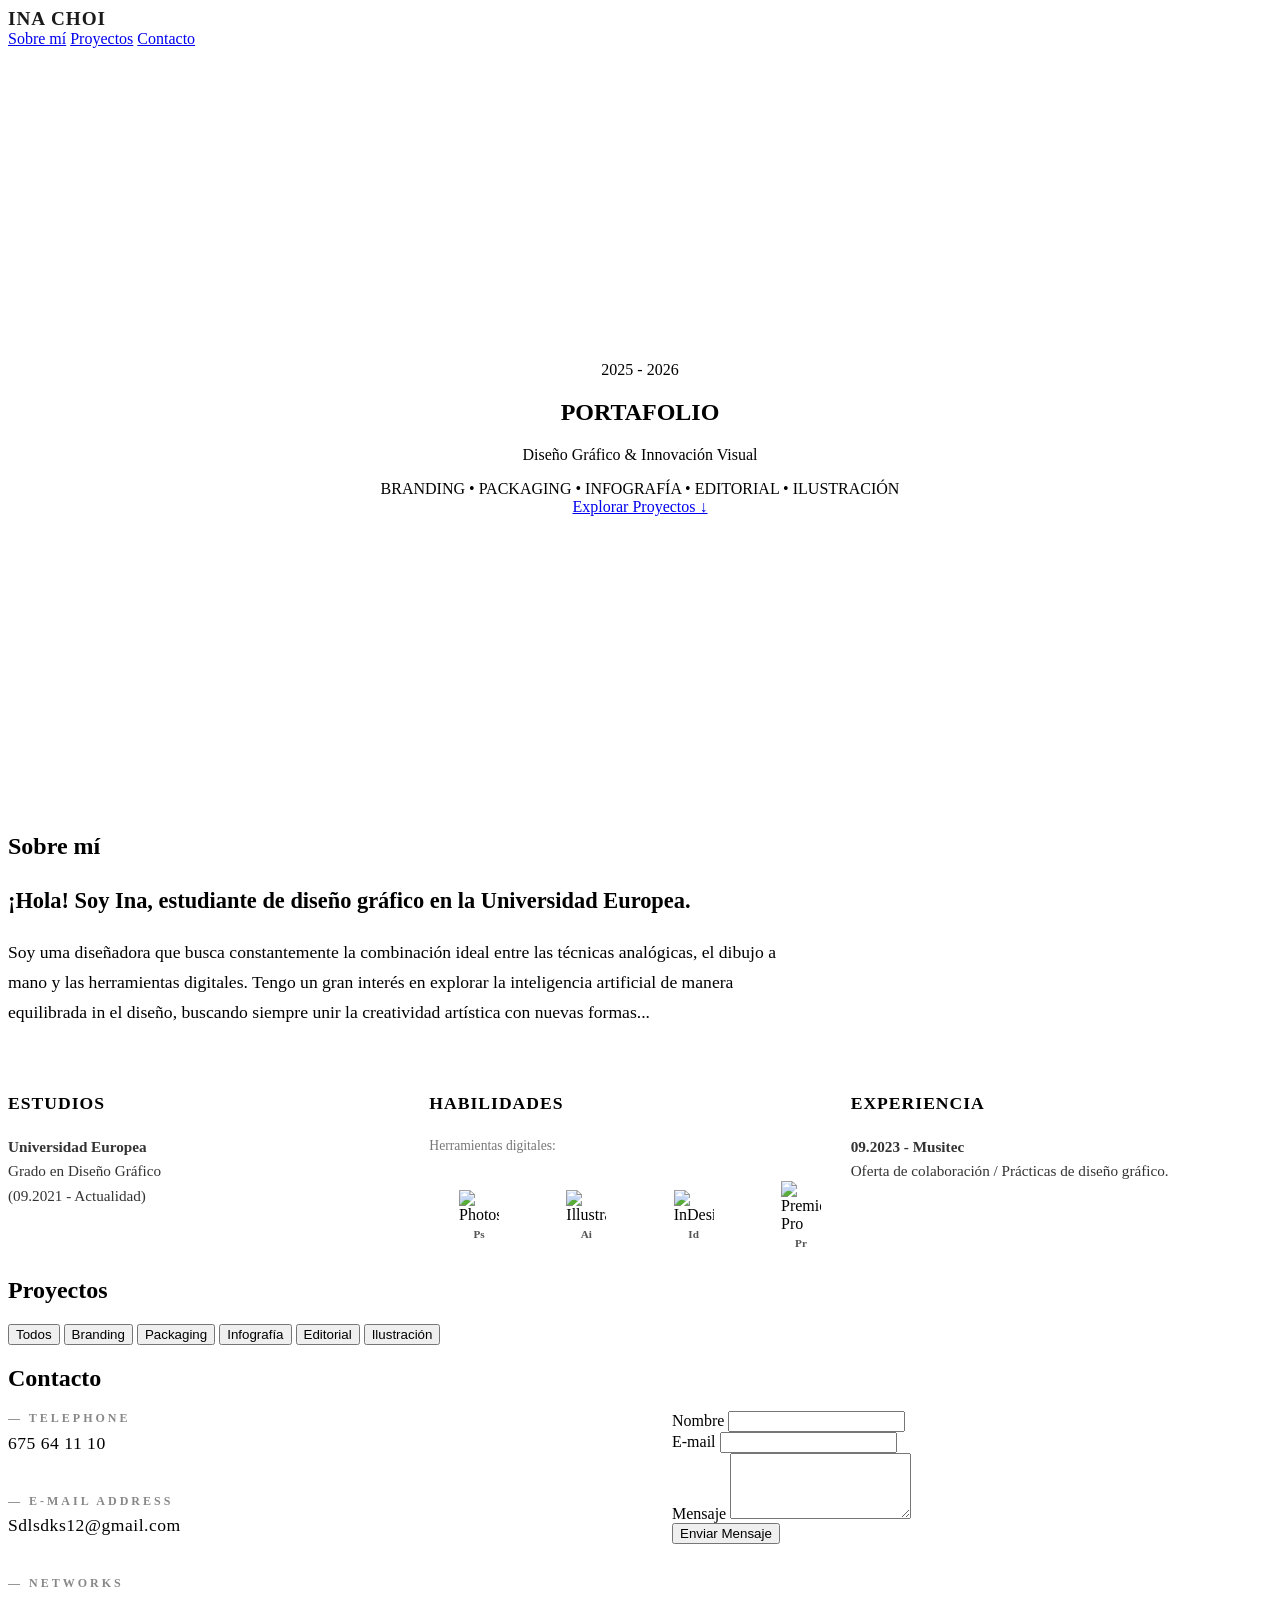
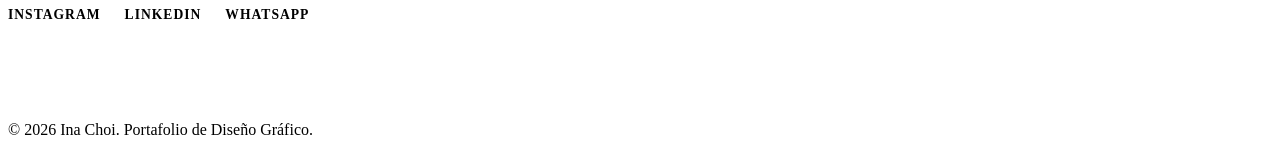
==== index.html @ 9f17c6fa "Add files via upload" ====
<!doctype html>
<html lang="es">
  <head>
    <meta charset="UTF-8" />
    <meta name="viewport" content="width=device-width, initial-scale=1.0" />
    <title>Ina Choi | Portafolio</title>
    <link rel="stylesheet" href="css/main.css" />
    <style>
      /* 💎 [악세사리 1] Hero 섹션 움직이는 배경 이미지 효과 */
      .hero-section {
        position: relative;
        overflow: hidden;
        background-color: var(--color-bg);
        min-height: 85vh;
        display: flex;
        align-items: center;
        justify-content: center;
      }

      /* 은은하게 스케일이 커지며 움직이는 배경 레이어 */
      .hero-section::before {
        content: "";
        position: absolute;
        top: 0;
        left: 0;
        width: 100%;
        height: 100%;
        background-image: url("img/main.png"); /* 💡 여기에 메인 배경으로 쓸 이미지 경로를 넣어주세요! */
        background-size: cover;
        background-position: center;
        opacity: 0.15; /* 텍스트 가독성을 위해 은은하게 15% 정도만 노출 */
        z-index: 1;
        pointer-events: none;
        animation: subtlePan 20s ease-in-out infinite alternate;
      }

      @keyframes subtlePan {
        0% {
          transform: scale(1) translate(0, 0);
        }
        100% {
          transform: scale(1.08) translate(-1%, -1%);
        }
      }

      /* 배경 위 텍스트들이 묻히지 않도록 z-index 조절 */
      .hero-content {
        position: relative;
        z-index: 2;
        text-align: center;
      }

      /* 💎 [악세사리 2] 마우스 커스텀 포인터 점 스타일 */
      .custom-cursor-dot {
        width: 8px;
        height: 8px;
        background-color: var(--color-text);
        position: fixed;
        border-radius: 50%;
        pointer-events: none;
        z-index: 9999;
        transform: translate(-50%, -50%);
        display: none; /* 스크립트 실행 전 기본 숨김 */
        transition:
          width 0.2s,
          height 0.2s,
          background-color 0.2s,
          border 0.2s;
      }

      /* Sobre mí 스타일 보존 */
      .sobre-mi-intro {
        font-size: 1.1rem;
        line-height: 1.7;
        margin-bottom: 3rem;
        max-width: 800px;
      }
      .sobre-mi-intro .intro-p {
        font-size: 1.4rem;
        font-weight: 700;
        margin-bottom: 1rem;
        color: var(--color-text);
      }
      .info-grid-boxes {
        display: grid;
        grid-template-columns: 1fr;
        gap: var(--spacing-md);
        margin-top: 2rem;
      }
      @media (min-width: 768px) {
        .info-grid-boxes {
          grid-template-columns: repeat(3, 1fr);
        }
      }
      .info-status-box {
        border: 1px solid var(--color-border);
        padding: var(--spacing-md);
        background-color: var(--color-white);
        transition: var(--transition-smooth);
      }
      .info-status-box:hover {
        box-shadow: 3px 3px 0px var(--color-border);
      }
      .info-status-box h3 {
        font-size: 1.1rem;
        font-weight: 700;
        text-transform: uppercase;
        letter-spacing: 1px;
        margin-bottom: 1rem;
        border-bottom: 1px solid var(--color-border);
        padding-bottom: 0.3rem;
      }
      .info-status-box p {
        font-size: 0.95rem;
        line-height: 1.6;
        color: #333;
      }
      .skills-icon-container {
        display: grid;
        grid-template-columns: repeat(4, 1fr);
        gap: 0.5rem;
        margin-top: 1rem;
      }
      .skill-icon-item {
        border: 1px solid var(--color-border);
        background-color: var(--color-bg);
        padding: 8px;
        display: flex;
        flex-direction: column;
        align-items: center;
        justify-content: center;
      }
      .skill-icon-item img {
        width: 100%;
        max-width: 40px;
        height: auto;
        object-fit: contain;
        margin-bottom: 0.25rem;
      }
      .skill-icon-item span {
        font-size: 0.7rem;
        font-weight: bold;
        color: #555;
      }

      /* CONTACT 섹션 레이아웃 */
      .contact-content-wrapper {
        display: grid;
        grid-template-columns: 1fr;
        gap: 4rem;
      }
      @media (min-width: 768px) {
        .contact-content-wrapper {
          grid-template-columns: 1fr 1fr;
        }
      }
      .direct-info-hip {
        display: flex;
        flex-direction: column;
        justify-content: flex-start;
      }
      .contact-row {
        margin-bottom: 2.5rem;
      }
      .contact-row:last-child {
        margin-bottom: 0;
      }

      .contact-label {
        font-size: 0.75rem;
        font-weight: 700;
        letter-spacing: 3px;
        color: #888888;
        text-transform: uppercase;
        margin-bottom: 0.4rem;
        display: block;
      }

      .contact-value {
        font-size: 1.1rem;
        font-weight: 500;
        color: var(--color-text);
        letter-spacing: 0.5px;
        text-decoration: none;
        display: inline-block;
        transition: var(--transition-smooth);
      }
      a.contact-value:hover {
        color: #cc7d2e;
        padding-left: 4px;
      }

      .social-links-grid {
        display: flex;
        flex-wrap: wrap;
        gap: 1.5rem;
        margin-top: 1rem;
      }
      .btn-social-link {
        font-size: 0.85rem;
        font-weight: 700;
        color: var(--color-text);
        text-decoration: none;
        border-bottom: 1px solid var(--color-text);
        padding-bottom: 2px;
        letter-spacing: 1px;
        transition: var(--transition-smooth);
      }
      .btn-social-link:hover {
        color: #cc7d2e;
        border-bottom-color: #cc7d2e;
      }

      .contacto-section {
        margin-bottom: 6rem;
      }
    </style>
  </head>
  <body>
    <div class="custom-cursor-dot" id="cursor-dot"></div>

    <header class="navbar" id="navbar">
      <div class="nav-container">
        <a
          href="#hero"
          class="logo-container"
          style="
            font-size: 1.2rem;
            font-weight: 800;
            letter-spacing: 1px;
            color: #1a1a1a;
            text-decoration: none;
          "
        >
          INA CHOI
        </a>
        <nav class="nav-menu">
          <a href="#sobre-mi">Sobre mí</a>
          <a href="#proyectos">Proyectos</a>
          <a href="#contacto">Contacto</a>
        </nav>
      </div>
    </header>

    <main>
      <section id="hero" class="hero-section">
        <div class="hero-content">
          <p class="year-label">2025 - 2026</p>
          <h1 class="mega-title">PORTAFOLIO</h1>
          <p class="subtitle">Diseño Gráfico & Innovación Visual</p>
          <div class="disciplines-list">
            <span>BRANDING</span> • <span>PACKAGING</span> •
            <span>INFOGRAFÍA</span> • <span>EDITORIAL</span> •
            <span>ILUSTRACIÓN</span>
          </div>
          <a href="#proyectos" class="btn-cta">Explorar Proyectos ↓</a>
        </div>
      </section>

      <section id="sobre-mi" class="sobre-mi-section observe-me">
        <div class="container">
          <h2>Sobre mí</h2>
          <div class="sobre-mi-intro">
            <p class="intro-p">
              ¡Hola! Soy Ina, estudiante de diseño gráfico en la Universidad
              Europea.
            </p>
            <p>
              Soy uma diseñadora que busca constantemente la combinación ideal
              entre las técnicas analógicas, el dibujo a mano y las herramientas
              digitales. Tengo un gran interés en explorar la inteligencia
              artificial de manera equilibrada in el diseño, buscando siempre
              unir la creatividad artística con nuevas formas...
            </p>
          </div>

          <div class="info-grid-boxes">
            <div class="info-status-box">
              <h3>Estudios</h3>
              <p>
                <strong>Universidad Europea</strong><br />Grado en Diseño
                Gráfico<br />(09.2021 - Actualidad)
              </p>
            </div>

            <div class="info-status-box">
              <h3>Habilidades</h3>
              <p style="font-size: 0.85rem; color: #777; margin-bottom: 0.5rem">
                Herramientas digitales:
              </p>
              <div class="skills-icon-container">
                <div class="skill-icon-item">
                  <img src="img/ps.png" alt="Photoshop" />
                  <span>Ps</span>
                </div>
                <div class="skill-icon-item">
                  <img src="img/ai.png" alt="Illustrator" />
                  <span>Ai</span>
                </div>
                <div class="skill-icon-item">
                  <img src="img/id.png" alt="InDesign" />
                  <span>Id</span>
                </div>
                <div class="skill-icon-item">
                  <img src="img/pr.png" alt="Premiere Pro" />
                  <span>Pr</span>
                </div>
              </div>
            </div>

            <div class="info-status-box">
              <h3>Experiencia</h3>
              <p>
                <strong>09.2023 - Musitec</strong><br />Oferta de colaboración /
                Prácticas de diseño gráfico.
              </p>
            </div>
          </div>
        </div>
      </section>

      <section id="proyectos" class="proyectos-section observe-me">
        <div class="container">
          <h2>Proyectos</h2>
          <div class="filter-container">
            <button class="filter-btn active" data-category="todos">
              Todos
            </button>
            <button class="filter-btn" data-category="Branding">
              Branding
            </button>
            <button class="filter-btn" data-category="Packaging">
              Packaging
            </button>
            <button class="filter-btn" data-category="Infografía">
              Infografía
            </button>
            <button class="filter-btn" data-category="Editorial">
              Editorial
            </button>
            <button class="filter-btn" data-category="Ilustración">
              Ilustración
            </button>
          </div>
          <div id="gallery" class="projects-gallery"></div>
        </div>
      </section>

      <section id="contacto" class="contacto-section observe-me">
        <div class="container standard-box">
          <h2>Contacto</h2>

          <div class="contact-content-wrapper">
            <div class="direct-info-hip">
              <div class="contact-row">
                <span class="contact-label">— TELEPHONE</span>
                <a href="tel:+34675641110" class="contact-value"
                  >675 64 11 10</a
                >
              </div>

              <div class="contact-row">
                <span class="contact-label">— E-MAIL ADDRESS</span>
                <a href="mailto:Sdlsdks12@gmail.com" class="contact-value"
                  >Sdlsdks12@gmail.com</a
                >
              </div>

              <div class="contact-row">
                <span class="contact-label">— NETWORKS</span>
                <div class="social-links-grid">
                  <a
                    href="https://www.instagram.com/yoridori25"
                    target="_blank"
                    class="btn-social-link"
                    >INSTAGRAM</a
                  >
                  <a
                    href="https://www.linkedin.com/in/ina-choi-design"
                    target="_blank"
                    class="btn-social-link"
                    >LINKEDIN</a
                  >
                  <a
                    href="https://wa.me/34675641110"
                    target="_blank"
                    class="btn-social-link"
                    >WHATSAPP</a
                  >
                </div>
              </div>
            </div>

            <form id="contact-form" novalidate>
              <div class="form-group">
                <label for="name">Nombre</label>
                <input type="text" id="name" required minlength="2" />
                <span class="error-msg" id="name-error"></span>
              </div>
              <div class="form-group">
                <label for="email">E-mail</label>
                <input type="email" id="email" required />
                <span class="error-msg" id="email-error"></span>
              </div>
              <div class="form-group">
                <label for="message">Mensaje</label>
                <textarea
                  id="message"
                  rows="4"
                  required
                  minlength="10"
                ></textarea>
                <span class="error-msg" id="message-error"></span>
              </div>
              <button type="submit" class="btn-submit">Enviar Mensaje</button>
              <div id="form-success" class="success-msg"></div>
            </form>
          </div>
        </div>
      </section>
    </main>

    <footer class="main-footer">
      <p>© 2026 Ina Choi. Portafolio de Diseño Gráfico.</p>
    </footer>

    <script src="js/proyectos.js"></script>
    <script src="js/main.js"></script>

    <script>
      const dot = document.getElementById("cursor-dot");

      // 마우스가 움직일 때 점 위치 업데이트
      document.addEventListener("mousemove", (e) => {
        dot.style.display = "block";
        dot.style.left = e.clientX + "px";
        dot.style.top = e.clientY + "px";
      });

      // 클릭할 수 있는 요소들에 마우스 올리면 커서가 커지는 인터랙션 효과
      const interactives = document.querySelectorAll(
        "a, button, input, textarea, .filter-btn",
      );
      interactives.forEach((el) => {
        el.addEventListener("mouseenter", () => {
          dot.style.width = "30px";
          dot.style.height = "30px";
          dot.style.backgroundColor = "rgba(26, 26, 26, 0.1)";
          dot.style.border = "1px solid #1a1a1a";
        });
        el.addEventListener("mouseleave", () => {
          dot.style.width = "8px";
          dot.style.height = "8px";
          dot.style.backgroundColor = "#1a1a1a";
          dot.style.border = "none";
        });
      });
    </script>
  </body>
</html>
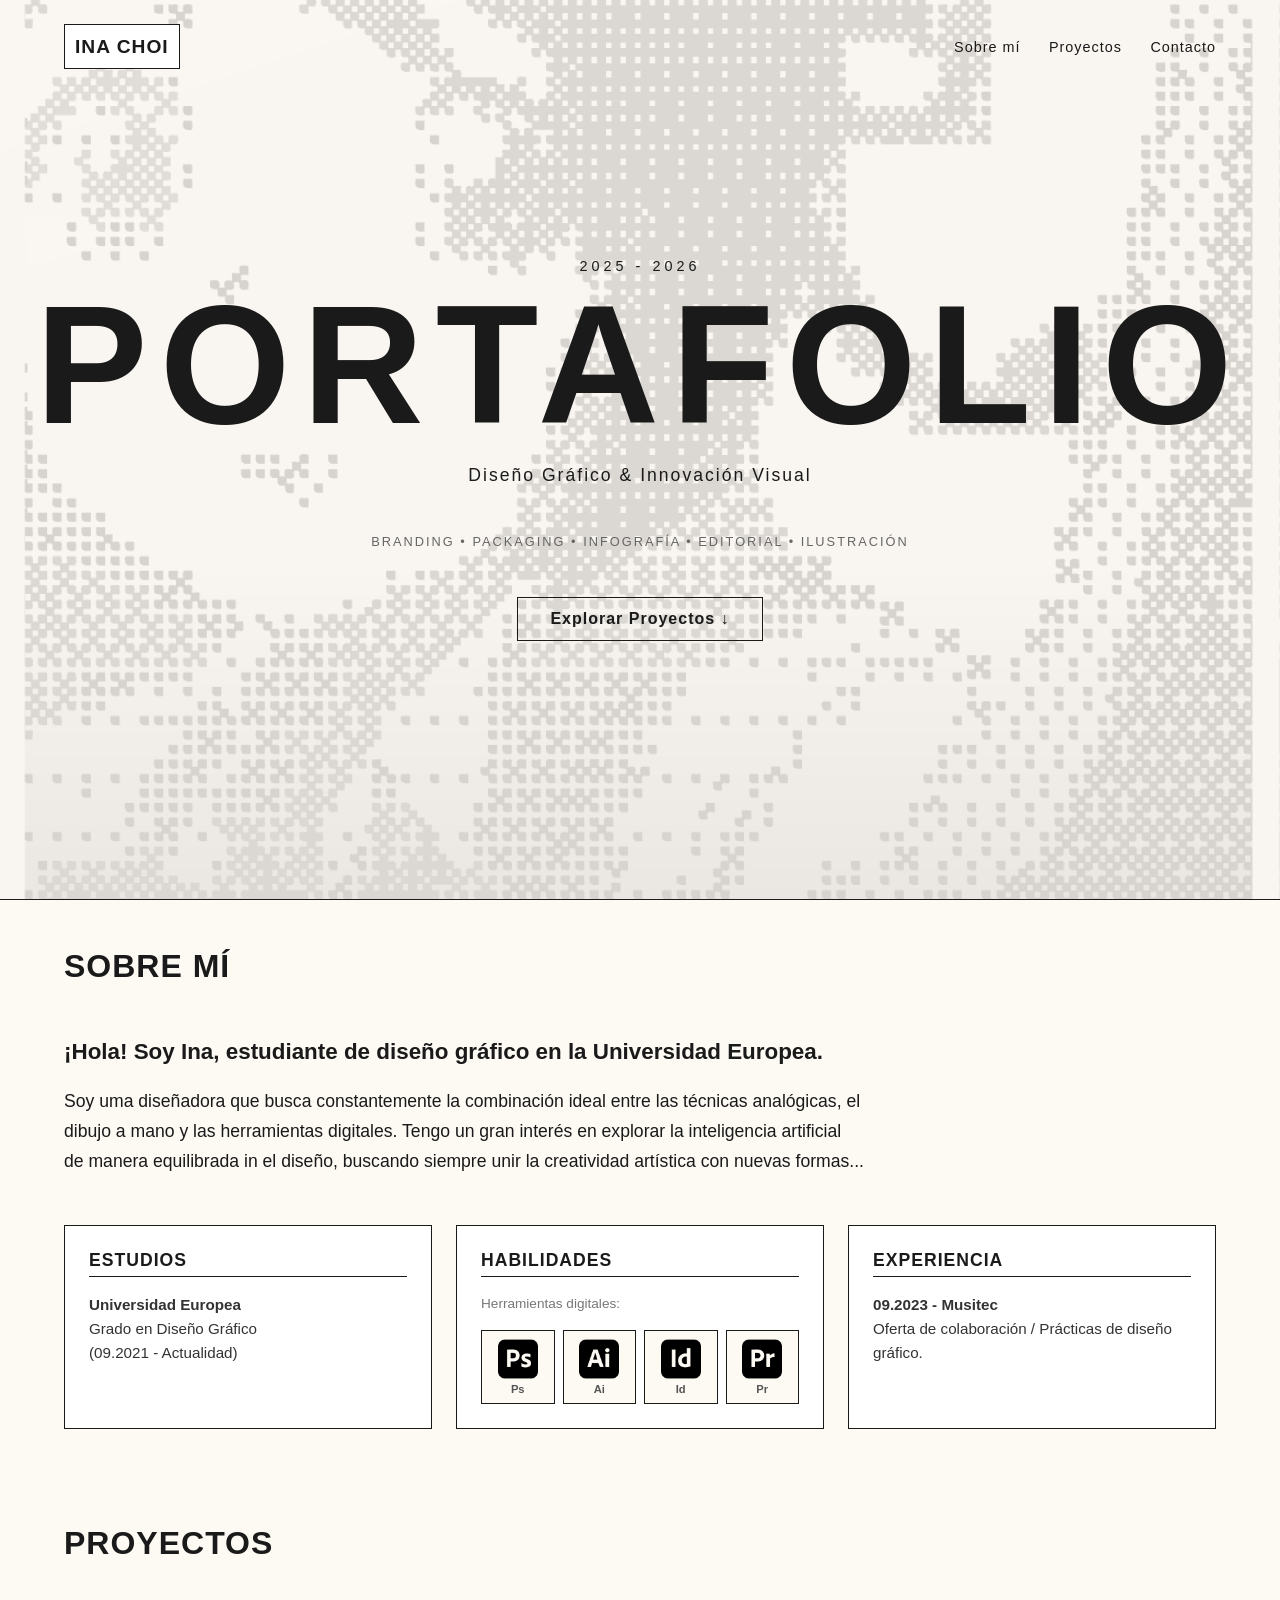
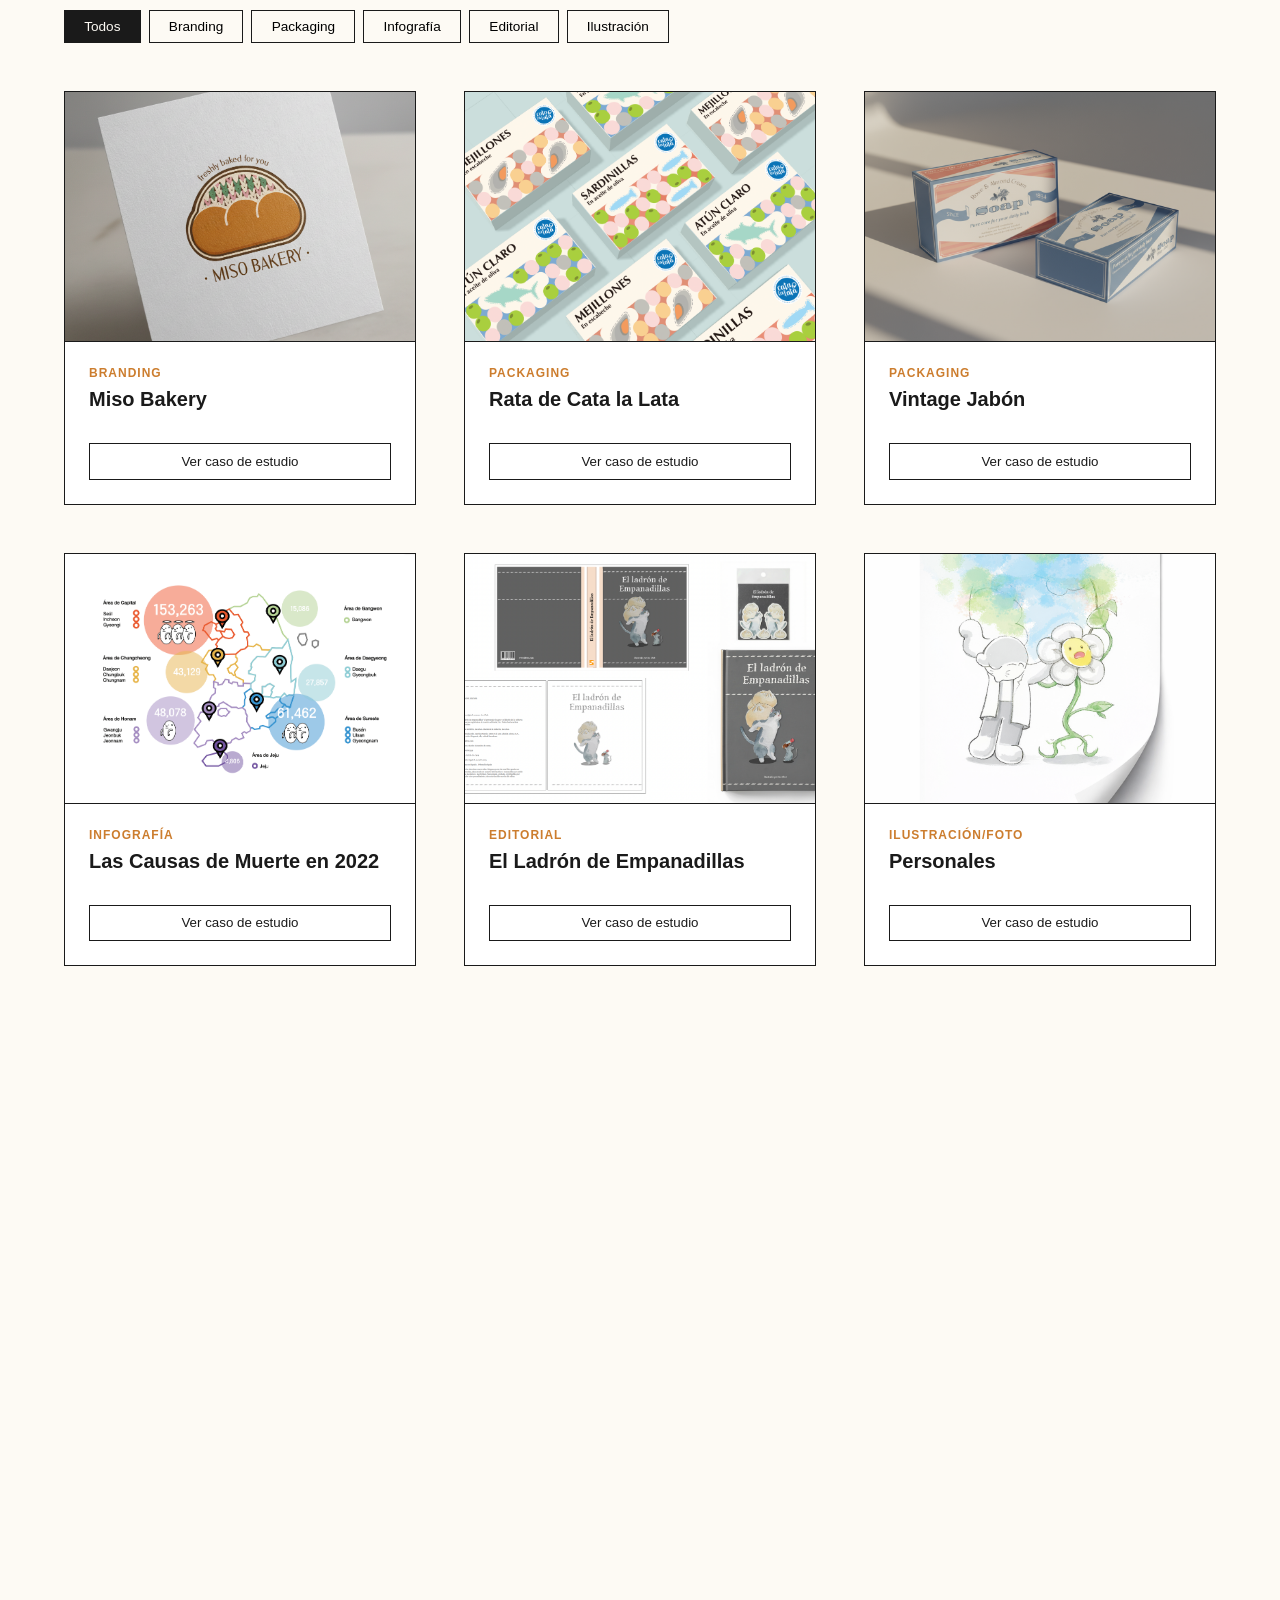
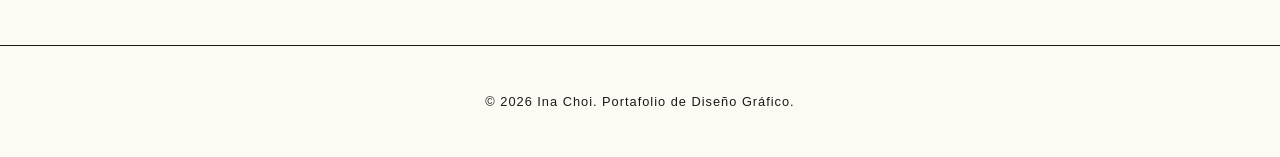
==== commit 455fbf40: "Update index.html" ====
--- a/index.html
+++ b/index.html
@@ -6,7 +6,7 @@
     <title>Ina Choi | Portafolio</title>
     <link rel="stylesheet" href="css/main.css" />
     <style>
-      /* 💎 [악세사리 1] Hero 섹션 움직이는 배경 이미지 효과 */
+      
       .hero-section {
         position: relative;
         overflow: hidden;
@@ -17,7 +17,7 @@
         justify-content: center;
       }
 
-      /* 은은하게 스케일이 커지며 움직이는 배경 레이어 */
+     
       .hero-section::before {
         content: "";
         position: absolute;
@@ -25,10 +25,10 @@
         left: 0;
         width: 100%;
         height: 100%;
-        background-image: url("img/main.png"); /* 💡 여기에 메인 배경으로 쓸 이미지 경로를 넣어주세요! */
+        background-image: url("img/main.png"); 
         background-size: cover;
         background-position: center;
-        opacity: 0.15; /* 텍스트 가독성을 위해 은은하게 15% 정도만 노출 */
+        opacity: 0.15; 
         z-index: 1;
         pointer-events: none;
         animation: subtlePan 20s ease-in-out infinite alternate;
@@ -43,14 +43,14 @@
         }
       }
 
-      /* 배경 위 텍스트들이 묻히지 않도록 z-index 조절 */
+      
       .hero-content {
         position: relative;
         z-index: 2;
         text-align: center;
       }
 
-      /* 💎 [악세사리 2] 마우스 커스텀 포인터 점 스타일 */
+     
       .custom-cursor-dot {
         width: 8px;
         height: 8px;
@@ -60,7 +60,7 @@
         pointer-events: none;
         z-index: 9999;
         transform: translate(-50%, -50%);
-        display: none; /* 스크립트 실행 전 기본 숨김 */
+        display: none; 
         transition:
           width 0.2s,
           height 0.2s,
@@ -68,7 +68,7 @@
           border 0.2s;
       }
 
-      /* Sobre mí 스타일 보존 */
+      
       .sobre-mi-intro {
         font-size: 1.1rem;
         line-height: 1.7;
@@ -143,7 +143,7 @@
         color: #555;
       }
 
-      /* CONTACT 섹션 레이아웃 */
+     
       .contact-content-wrapper {
         display: grid;
         grid-template-columns: 1fr;
@@ -430,14 +430,14 @@
     <script>
       const dot = document.getElementById("cursor-dot");
 
-      // 마우스가 움직일 때 점 위치 업데이트
+      
       document.addEventListener("mousemove", (e) => {
         dot.style.display = "block";
         dot.style.left = e.clientX + "px";
         dot.style.top = e.clientY + "px";
       });
 
-      // 클릭할 수 있는 요소들에 마우스 올리면 커서가 커지는 인터랙션 효과
+     
       const interactives = document.querySelectorAll(
         "a, button, input, textarea, .filter-btn",
       );
--- a/css/main.css
+++ b/css/main.css
@@ -0,0 +1,313 @@
+/* 기존 css/main.css 파일 내용 아래쪽에 덮어쓰거나 전체 변경해 주세요 */
+@import "variables.css";
+@import "components/navbar.css";
+@import "components/cards.css";
+@import "components/form.css";
+
+* {
+  box-sizing: border-box;
+  margin: 0;
+  padding: 0;
+}
+
+body {
+  font-family: var(--font-main);
+  background-color: var(--color-bg);
+  color: var(--color-text);
+  overflow-x: hidden;
+}
+
+.container {
+  max-width: 1200px;
+  margin: 0 auto;
+  padding: var(--spacing-lg) var(--spacing-md);
+}
+
+h2 {
+  font-size: 2rem;
+  font-weight: 700;
+  letter-spacing: 1px;
+  margin-bottom: var(--spacing-lg);
+  text-transform: uppercase;
+}
+
+.grid-2 {
+  display: grid;
+  grid-template-columns: 1fr;
+  gap: var(--spacing-lg);
+}
+
+@media (min-width: 768px) {
+  .grid-2 {
+    grid-template-columns: repeat(2, 1fr);
+  }
+}
+
+/* ------------------------------------------------ */
+/* ✨ 수정 및 추가된 로고 레이어 & 울트라 타이포그래피 스타일 */
+
+/* 로고 박스: 흰색 배경 로고가 미색 배경 위에 깔끔하게 얹어지도록 얇은 검은 선 부여 */
+.logo-container {
+  display: inline-flex;
+  align-items: center;
+  justify-content: center;
+  background-color: #ffffff; /* 로고 자체의 흰색 배경과 통일 */
+  border: 1px solid var(--color-border); /* 정갈한 테두리 선 */
+  padding: 4px 10px;
+  height: 45px; /* 로고 높이 조절 */
+  transition: var(--transition-smooth);
+}
+
+.logo-container:hover {
+  box-shadow: 2px 2px 0px var(--color-border);
+}
+
+.nav-logo {
+  height: 100%;
+  width: auto;
+  object-fit: contain;
+}
+
+/* HERO 섹션 */
+.hero-section {
+  height: 100vh;
+  display: flex;
+  align-items: center;
+  justify-content: center;
+  text-align: center;
+  padding: var(--spacing-md);
+  border-bottom: 1px solid var(--color-border);
+}
+
+.year-label {
+  font-size: 0.9rem;
+  letter-spacing: 4px;
+  margin-bottom: 1rem;
+}
+
+/* 💥 대폭 키운 메인 타이포그래피 크기 (Mobile-first 디자인) */
+.mega-title {
+  font-size: 4.5rem; /* 모바일에서도 화면에 꽉 차게 변경 */
+  font-weight: 800;
+  letter-spacing: 4px;
+  line-height: 0.9;
+  margin-bottom: 1.5rem;
+  text-transform: uppercase;
+}
+
+/* 태블릿 이상 화면에서 글자 크기를 극대화 (교수님 요구사양 반영) */
+@media (min-width: 768px) {
+  .mega-title {
+    font-size: 8.5rem;
+    letter-spacing: 8px;
+  }
+}
+
+/* PC 화면 대형 폰트 사이즈 조정 */
+@media (min-width: 1200px) {
+  .mega-title {
+    font-size: 10.5rem;
+    letter-spacing: 12px;
+  }
+}
+
+.subtitle {
+  font-size: 1.1rem;
+  letter-spacing: 2px;
+  margin-bottom: var(--spacing-lg);
+  font-weight: 400;
+}
+
+.disciplines-list {
+  font-size: 0.8rem;
+  letter-spacing: 2px;
+  color: #666;
+  margin-bottom: var(--spacing-lg);
+}
+
+.btn-cta {
+  display: inline-block;
+  padding: 0.75rem 2rem;
+  border: 1px solid var(--color-border);
+  color: var(--color-text);
+  text-decoration: none;
+  font-weight: bold;
+  letter-spacing: 1px;
+  transition: var(--transition-smooth);
+}
+
+.btn-cta:hover {
+  background-color: var(--text-color, var(--color-text));
+  color: var(--color-bg);
+}
+/* ------------------------------------------------ */
+
+/* 필터 버튼 스타일 */
+.filter-container {
+  display: flex;
+  flex-wrap: wrap;
+  gap: 0.5rem;
+  margin-bottom: var(--spacing-lg);
+}
+
+.filter-btn {
+  background: transparent;
+  border: 1px solid var(--color-border);
+  padding: 0.5rem 1.2rem;
+  font-family: var(--font-main);
+  font-size: 0.85rem;
+  cursor: pointer;
+  transition: var(--transition-smooth);
+}
+
+.filter-btn.active,
+.filter-btn:hover {
+  background-color: var(--color-text);
+  color: var(--color-bg);
+}
+
+/* 스크롤 애니메이션 스타일 */
+.observe-me {
+  opacity: 0;
+  transform: translateY(40px);
+  transition:
+    opacity 0.8s ease,
+    transform 0.8s ease;
+}
+
+.observe-me.visible {
+  opacity: 1;
+  transform: translateY(0);
+}
+
+/* 푸터 */
+.main-footer {
+  text-align: center;
+  padding: var(--spacing-lg) 0;
+  border-top: 1px solid var(--color-border);
+  font-size: 0.8rem;
+  letter-spacing: 1px;
+}
+
+/* ================================================ */
+/* 📄 여기서부터 상세페이지(Caso de Estudio) 전용 디자인 */
+/* ================================================ */
+
+.detalle-page {
+  background-color: var(--color-bg) !important;
+}
+
+.detalle-navbar {
+  border-bottom: 1px solid var(--color-border);
+  padding: 1.5rem 0;
+  background-color: var(--color-bg);
+}
+
+.nav-container {
+  max-width: 1200px;
+  margin: 0 auto;
+  padding: 0 var(--spacing-md);
+}
+
+.logo-text {
+  letter-spacing: 2px;
+  font-weight: 800;
+  text-decoration: none;
+  color: var(--color-text);
+}
+
+.detalle-container {
+  max-width: 900px;
+  margin: 0 auto;
+  padding: var(--spacing-lg) var(--spacing-md);
+}
+
+.case-study-grid {
+  display: grid;
+  grid-template-columns: 1fr;
+  gap: var(--spacing-lg);
+  margin-bottom: var(--spacing-lg);
+}
+
+@media (min-width: 768px) {
+  .case-study-grid {
+    grid-template-columns: 2fr 1fr;
+  }
+}
+
+.btn-back {
+  display: inline-block;
+  text-decoration: none;
+  color: var(--color-text);
+  border: 1px solid var(--color-border);
+  padding: 0.5rem 1.2rem;
+  font-size: 0.9rem;
+  margin-bottom: var(--spacing-lg);
+  transition: var(--transition-smooth);
+}
+
+.btn-back:hover {
+  background-color: var(--color-text);
+  color: var(--color-white);
+}
+
+.study-section {
+  margin-bottom: 2.5rem;
+}
+
+.study-section h2 {
+  font-size: 1.25rem;
+  font-weight: 700;
+  text-transform: uppercase;
+  border-bottom: 1px solid var(--color-border);
+  padding-bottom: 0.3rem;
+  margin-bottom: 1rem;
+}
+
+.study-section p {
+  font-size: 1rem;
+  line-height: 1.7;
+  color: var(--color-text);
+  text-align: justify;
+}
+
+.main-image-box,
+.section-img-box {
+  border: 1px solid var(--color-border);
+  background-color: var(--color-white);
+  overflow: hidden;
+  margin-bottom: var(--spacing-lg);
+}
+
+.main-image-box img,
+.section-img-box img {
+  width: 100%;
+  height: auto;
+  display: block;
+}
+
+.section-gallery {
+  display: flex;
+  flex-direction: column;
+  gap: var(--spacing-md);
+  margin-top: 1rem;
+}
+
+.sidebar-box {
+  border: 1px solid var(--color-border);
+  padding: var(--spacing-md);
+  background-color: var(--color-white);
+  align-self: start;
+}
+
+.sidebar-box h3 {
+  font-size: 0.9rem;
+  font-weight: 700;
+  margin-bottom: 0.5rem;
+}
+
+.sidebar-box p {
+  font-size: 0.9rem;
+  color: var(--color-text);
+  margin-bottom: var(--spacing-md);
+}
